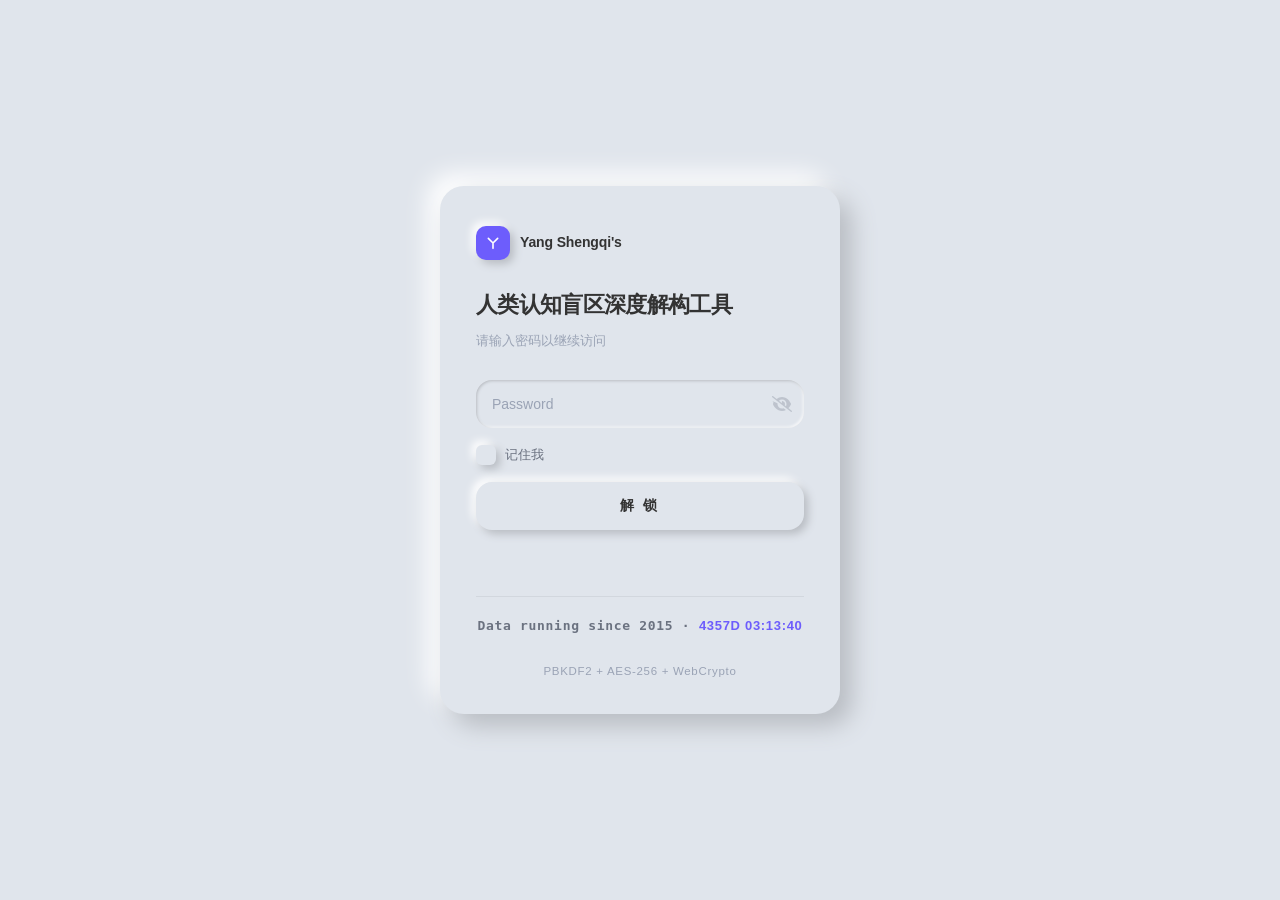
==== blind-spot-diagnosis.html @ 234cb821 "Add files via upload" ====
<!DOCTYPE html>
<html lang="zh-CN" class="staticrypt-html">
<head>
<meta charset="utf-8" />
<meta name="robots" content="noindex, nofollow, nosnippet, noarchive">
<title>人类认知盲区深度解构工具</title>
<meta name="viewport" content="width=device-width, initial-scale=1" />
<meta http-equiv="cache-control" content="no-cache, no-store, must-revalidate" />
<meta http-equiv="expires" content="0" />
<meta http-equiv="pragma" content="no-cache" />
<style>
:root{
  --bg:#e0e5ec;
  --shadow-dark:#b8bcc2;
  --shadow-light:#ffffff;
  --accent:#6d5dfc;
  --text:#333333;
  --text-2:#6b7280;
  --text-3:#9aa3b5;
  --sh-out-xs:2px 2px 4px var(--shadow-dark),-2px -2px 4px var(--shadow-light);
  --sh-out-sm:4px 4px 8px var(--shadow-dark),-4px -4px 8px var(--shadow-light);
  --sh-out:8px 8px 16px var(--shadow-dark),-8px -8px 16px var(--shadow-light);
  --sh-out-lg:12px 12px 24px var(--shadow-dark),-12px -12px 24px var(--shadow-light);
  --sh-hover:2px 2px 4px var(--shadow-dark),-2px -2px 4px var(--shadow-light);
  --sh-in-xs:inset 1px 1px 3px var(--shadow-dark),inset -1px -1px 3px var(--shadow-light);
  --sh-in-sm:inset 3px 3px 6px var(--shadow-dark),inset -3px -3px 6px var(--shadow-light);
  --sh-in:inset 6px 6px 12px var(--shadow-dark),inset -6px -6px 12px var(--shadow-light);
  --r-sm:12px;--r-md:16px;--r-lg:24px;--r-full:999px;
  --t:300ms ease-in-out;
  --font:"Microsoft YaHei","PingFang SC","Hiragino Sans GB","Segoe UI",Roboto,Helvetica,Arial,"Noto Sans SC",sans-serif;
  --font-mono:ui-monospace,SFMono-Regular,"SF Mono",Menlo,Consolas,monospace;
}
*,*::before,*::after{box-sizing:border-box;font-family:var(--font);}
html,body{height:100%;margin:0;padding:0;}
body{background:var(--bg);color:var(--text);font-size:14px;line-height:1.7;-webkit-font-smoothing:antialiased;overflow:hidden;}
.hidden{display:none !important;}
#staticrypt_loading{position:fixed;inset:0;z-index:100;display:grid;place-items:center;background:var(--bg);}
.spinner{width:38px;height:38px;border-radius:50%;border:3px solid transparent;box-shadow:var(--sh-out-sm);background:var(--bg);position:relative;animation:spin .9s linear infinite;}
.spinner::after{content:"";position:absolute;inset:6px;border-radius:50%;border:3px solid transparent;border-top-color:var(--accent);animation:spin .9s linear infinite reverse;}
@keyframes spin{to{transform:rotate(360deg);}}
#staticrypt_content{position:relative;z-index:1;min-height:100%;display:grid;place-items:center;padding:24px;animation:fadeUp .6s var(--t) both;}
@keyframes fadeUp{from{opacity:0;transform:translateY(16px);}to{opacity:1;transform:translateY(0);}}
.card{position:relative;width:min(400px,100%);padding:40px 36px 32px;border-radius:var(--r-lg);background:var(--bg);box-shadow:var(--sh-out-lg);}
.brand{display:flex;align-items:center;gap:10px;margin-bottom:26px;}
.brand .mark{width:34px;height:34px;border-radius:10px;flex:0 0 auto;display:grid;place-items:center;background:var(--accent);box-shadow:var(--sh-out-sm);}
.brand .name{font-size:14px;font-weight:700;letter-spacing:-.01em;color:var(--text);}
.title{position:relative;margin:0 0 6px;font-size:22px;font-weight:800;letter-spacing:-.03em;color:var(--text);}
.sub{margin:0 0 28px;font-size:13px;color:var(--text-3);}
.form{display:flex;flex-direction:column;gap:14px;}
.pwd{position:relative;border-radius:var(--r-md);background:var(--bg);box-shadow:var(--sh-in);transition:box-shadow var(--t);}
.pwd:focus-within{box-shadow:var(--sh-in-xs);}
.pwd input{width:100%;height:48px;padding:0 48px 0 16px;border:0;outline:0;background:transparent;color:var(--text);font-size:14px;font-family:inherit;letter-spacing:.02em;}
.pwd input::placeholder{color:var(--text-3);letter-spacing:0;}
.staticrypt-toggle-password-visibility{position:absolute;top:50%;right:12px;width:20px;height:20px;padding:0;margin:0;transform:translateY(-50%);cursor:pointer;opacity:.45;transition:opacity var(--t),transform var(--t);filter:invert(60%) sepia(8%) saturate(400%) hue-rotate(180deg);}
.staticrypt-toggle-password-visibility:hover{opacity:1;transform:translateY(-50%) scale(1.08);}
.remember{display:flex;align-items:center;gap:9px;font-size:13px;color:var(--text-2);cursor:pointer;user-select:none;padding:2px 0;}
.remember input[type="checkbox"]{appearance:none;-webkit-appearance:none;width:20px;height:20px;margin:0;flex:0 0 auto;border-radius:6px;background:var(--bg);box-shadow:var(--sh-out-sm);cursor:pointer;position:relative;transition:box-shadow var(--t);}
.remember input[type="checkbox"]:hover{box-shadow:var(--sh-hover);}
.remember input[type="checkbox"]:checked{box-shadow:var(--sh-in-sm);}
.remember input[type="checkbox"]:checked::after{content:"";position:absolute;left:6px;top:2px;width:6px;height:11px;border:solid var(--accent);border-width:0 2px 2px 0;transform:rotate(45deg);}
.submit{position:relative;height:48px;border:0;border-radius:var(--r-md);background:var(--bg);color:var(--text);font-family:inherit;font-size:14px;font-weight:650;letter-spacing:.18em;cursor:pointer;box-shadow:var(--sh-out-sm);transition:box-shadow var(--t),color var(--t);}
.submit:hover{color:var(--accent);box-shadow:var(--sh-hover);}
.submit:active{box-shadow:var(--sh-in-sm);}
.err{min-height:18px;margin:10px 0 0;font-size:12.5px;line-height:1.5;text-align:center;color:#ef6b6b;}
.foot{margin-top:24px;padding-top:18px;border-top:1px solid rgba(184,188,194,.35);text-align:center;font-size:11.5px;letter-spacing:.06em;color:var(--text-3);}
.foot .timer{display:block;margin-bottom:6px;font-family:var(--font-mono);font-size:13px;font-weight:700;color:var(--text-2);}
.foot .timer #display{color:var(--accent);font-variant-numeric:tabular-nums;}
@media (max-width:480px){#staticrypt_content{padding:16px;}.card{padding:32px 24px 26px;}.title{font-size:20px;}}
@media (prefers-reduced-motion: reduce){*,*::before,*::after{animation-duration:.01ms !important;transition-duration:.01ms !important;}}
</style>
</head>
<body>

<div id="staticrypt_loading"><div class="spinner"></div></div>

<div id="staticrypt_content" class="hidden">
  <main class="card">
    <div class="brand">
      <span class="mark">
        <svg viewBox="0 0 24 24" width="16" height="16" fill="none" stroke="#fff" stroke-width="2.4" stroke-linecap="round" stroke-linejoin="round">
          <path d="M5 5 L12 12 L19 5 M12 12 L12 20"/>
        </svg>
      </span>
      <span class="name">Yang Shengqi's</span>
    </div>

    <h1 class="title">人类认知盲区深度解构工具</h1>
    <p class="sub">请输入密码以继续访问</p>

    <form id="staticrypt-form" action="#" method="post" class="form">
      <div class="pwd">
        <input id="staticrypt-password" type="password" name="password"
               placeholder="Password" autofocus />
        <img class="staticrypt-toggle-password-visibility"
             tabindex="0" role="button"
             alt="显示密码"
             aria-label="显示密码"
             title="显示密码"
             onkeydown="if(event.key==='Enter'||event.key===' '){event.preventDefault();this.click();}"
             src="[data-uri]" />
      </div>

      <label id="staticrypt-remember-label" class="remember hidden">
        <input id="staticrypt-remember" type="checkbox" name="remember" />
        <span>记住我</span>
      </label>

      <button type="submit" class="submit"><span>解 锁</span></button>
      <p class="err" id="staticrypt-error" aria-live="polite"></p>
    </form>

    <div class="foot">
      <span class="timer">Data running since 2015 · <span id="display">--</span></span>
      <br>PBKDF2 + AES-256 + WebCrypto
    </div>
  </main>
</div>

<!-- 加密JS开始 -->
<script>
window.STATICRYPT_CONFIG = {"payload":"[base64]","salt":"9e3c94db4c73242df3c91c4b025d4821","remember":true,"rememberDays":0,"error":"密码错误，请重试","toggleShow":"显示密码","toggleHide":"隐藏密码"};
</script>
<script>
(function (global) {
  'use strict';

  var cryptoObj = global.crypto;
  var subtle = cryptoObj.subtle;
  var IV_BITS = 128;
  var HEX_BITS = 4;
  var ALGO = 'AES-CBC';

  var Hex = {
    parse: function (hexString) {
      if (hexString.length % 2 !== 0) throw new Error('Invalid hexString');
      var buf = new Uint8Array(hexString.length / 2);
      for (var i = 0; i < hexString.length; i += 2) {
        var v = parseInt(hexString.substring(i, i + 2), 16);
        if (isNaN(v)) throw new Error('Invalid hexString');
        buf[i / 2] = v;
      }
      return buf;
    },
    stringify: function (bytes) {
      var out = [];
      for (var i = 0; i < bytes.length; ++i) {
        var s = bytes[i].toString(16);
        if (s.length < 2) s = '0' + s;
        out.push(s);
      }
      return out.join('');
    }
  };

  var Utf8 = {
    parse: function (str) { return new TextEncoder().encode(str); },
    stringify: function (bytes) { return new TextDecoder().decode(bytes); }
  };

  function pbkdf2(password, salt, iterations, hashAlgorithm) {
    return subtle
      .importKey('raw', Utf8.parse(password), 'PBKDF2', false, ['deriveBits'])
      .then(function (key) {
        return subtle.deriveBits(
          { name: 'PBKDF2', hash: hashAlgorithm, iterations: iterations, salt: Utf8.parse(salt) },
          key, 256
        );
      })
      .then(function (bits) { return Hex.stringify(new Uint8Array(bits)); });
  }

  function hashLegacyRound(p, s) { return pbkdf2(p, s, 1000, 'SHA-1'); }
  function hashSecondRound(p, s) { return pbkdf2(p, s, 14000, 'SHA-256'); }
  function hashThirdRound(p, s)  { return pbkdf2(p, s, 585000, 'SHA-256'); }

  function hashPassword(password, salt) {
    return hashLegacyRound(password, salt)
      .then(function (hp) { return hashSecondRound(hp, salt); })
      .then(function (hp) { return hashThirdRound(hp, salt); });
  }

  function encrypt(msg, hashedPassword) {
    var iv = cryptoObj.getRandomValues(new Uint8Array(IV_BITS / 8));
    return subtle
      .importKey('raw', Hex.parse(hashedPassword), ALGO, false, ['encrypt'])
      .then(function (key) { return subtle.encrypt({ name: ALGO, iv: iv }, key, Utf8.parse(msg)); })
      .then(function (enc) { return Hex.stringify(iv) + Hex.stringify(new Uint8Array(enc)); });
  }

  function decrypt(encryptedMsg, hashedPassword) {
    var ivLen = IV_BITS / HEX_BITS;
    var iv = Hex.parse(encryptedMsg.substring(0, ivLen));
    var enc = encryptedMsg.substring(ivLen);
    return subtle
      .importKey('raw', Hex.parse(hashedPassword), ALGO, false, ['decrypt'])
      .then(function (key) { return subtle.decrypt({ name: ALGO, iv: iv }, key, Hex.parse(enc)); })
      .then(function (buf) { return Utf8.stringify(new Uint8Array(buf)); });
  }

  function signMessage(hashedPassword, message) {
    return subtle
      .importKey('raw', Hex.parse(hashedPassword), { name: 'HMAC', hash: 'SHA-256' }, false, ['sign'])
      .then(function (key) { return subtle.sign('HMAC', key, Utf8.parse(message)); })
      .then(function (sig) { return Hex.stringify(new Uint8Array(sig)); });
  }

  function generateRandomSalt() {
    return Hex.stringify(cryptoObj.getRandomValues(new Uint8Array(16)));
  }

  function encode(msg, password, salt) {
    return hashPassword(password, salt).then(function (hp) {
      return encrypt(msg, hp).then(function (enc) {
        return signMessage(hp, enc).then(function (hmac) { return hmac + enc; });
      });
    });
  }

  function decode(signedMsg, hashedPassword, salt, attempt, originalPassword) {
    attempt = attempt || 0;
    originalPassword = originalPassword || '';
    var encHMAC = signedMsg.substring(0, 64);
    var encMsg = signedMsg.substring(64);
    return signMessage(hashedPassword, encMsg).then(function (decHMAC) {
      if (decHMAC !== encHMAC) {
        originalPassword = originalPassword || hashedPassword;
        if (attempt === 0) {
          return hashThirdRound(originalPassword, salt).then(function (hp) {
            return decode(signedMsg, hp, salt, attempt + 1, originalPassword);
          });
        }
        if (attempt === 1) {
          return hashSecondRound(originalPassword, salt).then(function (hp) {
            return hashThirdRound(hp, salt);
          }).then(function (hp) {
            return decode(signedMsg, hp, salt, attempt + 1, originalPassword);
          });
        }
        return { success: false, message: 'Signature mismatch' };
      }
      return decrypt(encMsg, hashedPassword).then(function (plain) {
        return { success: true, decoded: plain };
      });
    });
  }

  global.StatiCryptEngine = {
    encode: encode,
    decode: decode,
    hashPassword: hashPassword,
    generateRandomSalt: generateRandomSalt
  };
})(window);
</script>
<script>
(function () {
  'use strict';
  var cfg = window.STATICRYPT_CONFIG;
  var eng = window.StatiCryptEngine;
  var form = document.getElementById('staticrypt-form');
  var loading = document.getElementById('staticrypt_loading');
  var content = document.getElementById('staticrypt_content');
  var errEl = document.getElementById('staticrypt-error');
  var pwInput = document.getElementById('staticrypt-password');
  var rememberLabel = document.getElementById('staticrypt-remember-label');
  var rememberBox = document.getElementById('staticrypt-remember');
  var toggleIcon = document.querySelector('.staticrypt-toggle-password-visibility');
  var EXP_KEY = 'staticrypt_expiration';
  var PW_KEY = 'staticrypt_passphrase';

  function clearLS() {
    try { localStorage.removeItem(PW_KEY); localStorage.removeItem(EXP_KEY); } catch (e) {}
  }
  function logoutIfNeeded() {
    var q = new URLSearchParams(location.search);
    if (q.has('staticrypt_logout')) { clearLS(); return true; }
    if (location.hash.indexOf('staticrypt_logout') > -1) { clearLS(); return true; }
    return false;
  }
  function replaceHtml(html) {
    document.open(); document.write(html); document.close();
  }
  function tryDecrypt(hash, remember) {
    return eng.decode(cfg.payload, hash, cfg.salt).then(function (r) {
      if (!r.success) return { ok: false };
      replaceHtml(r.decoded);
      if (cfg.remember && remember) {
        try {
          localStorage.setItem(PW_KEY, hash);
          if (cfg.rememberDays > 0) {
            localStorage.setItem(EXP_KEY, String(Date.now() + cfg.rememberDays * 864e5));
          }
        } catch (e) {}
      }
      return { ok: true };
    });
  }
  function fromRemember() {
    if (logoutIfNeeded()) return Promise.resolve(false);
    if (cfg.rememberDays > 0) {
      var ex = null;
      try { ex = localStorage.getItem(EXP_KEY); } catch (e) {}
      if (ex && Date.now() > parseInt(ex, 10)) { clearLS(); return Promise.resolve(false); }
    }
    var hp = null;
    try { hp = localStorage.getItem(PW_KEY); } catch (e) {}
    if (!hp) return Promise.resolve(false);
    return tryDecrypt(hp, false).then(function (r) {
      if (!r.ok) { clearLS(); return false; }
      return true;
    });
  }
  function fromUrl() {
    var q = new URLSearchParams(location.search);
    var frag = location.hash.substring(1);
    var m = frag.match(/staticrypt_pwd=([^&]*)/);
    var hp = m ? decodeURIComponent(m[1]) : q.get('staticrypt_pwd');
    if (!hp) return Promise.resolve(false);
    var rm = frag.indexOf('remember_me') > -1 || q.has('remember_me');
    return tryDecrypt(hp, rm).then(function (r) { return r.ok; });
  }
  function onLoad() {
    return fromUrl().then(function (ok) { return ok || fromRemember(); });
  }
  function showForm() {
    if (loading) loading.classList.add('hidden');
    if (content) content.classList.remove('hidden');
    if (rememberLabel && cfg.remember) rememberLabel.classList.remove('hidden');
    if (pwInput) pwInput.focus();
  }
  function hashAndTry(password) {
    return eng.hashPassword(password, cfg.salt).then(function (hp) {
      return tryDecrypt(hp, rememberBox ? rememberBox.checked : false);
    });
  }

  var EYE_CLOSED = '[data-uri]';
  var EYE_OPEN = '[data-uri]';

  if (toggleIcon && pwInput) {
    toggleIcon.addEventListener('click', function () {
      if (pwInput.type === 'password') {
        pwInput.type = 'text';
        toggleIcon.src = EYE_OPEN;
        toggleIcon.alt = cfg.toggleHide;
        toggleIcon.title = cfg.toggleHide;
      } else {
        pwInput.type = 'password';
        toggleIcon.src = EYE_CLOSED;
        toggleIcon.alt = cfg.toggleShow;
        toggleIcon.title = cfg.toggleShow;
      }
    });
  }

  if (form) {
    form.addEventListener('submit', function (e) {
      e.preventDefault();
      var pw = pwInput ? pwInput.value : '';
      if (!pw) { if (errEl) errEl.textContent = cfg.error; return; }
      if (errEl) errEl.textContent = '';
      var btn = form.querySelector('button[type="submit"]');
      var old = btn ? btn.textContent : '';
      if (btn) { btn.disabled = true; btn.textContent = '...'; }
      hashAndTry(pw).then(function (r) {
        if (!r.ok) {
          if (errEl) errEl.textContent = cfg.error;
          if (btn) { btn.disabled = false; btn.textContent = old; }
        }
      }).catch(function () {
        if (errEl) errEl.textContent = cfg.error;
        if (btn) { btn.disabled = false; btn.textContent = old; }
      });
    });
  }

  onLoad().then(function (done) {
    if (done) return;
    showForm();
  }).catch(function () { showForm(); });
})();
</script>
<!-- 加密JS结束 -->

<script>
(function(){
  'use strict';
  var startDate = new Date(2015, 0, 1, 0, 0, 0);
  var display = document.getElementById('display');
  if (!display) return;
  function pad(n){ return String(n).padStart(2, '0'); }
  function format(ms){
    var s = Math.floor(ms / 1000);
    var d = Math.floor(s / 86400);
    var h = Math.floor((s % 86400) / 3600);
    var m = Math.floor((s % 3600) / 60);
    var ss = s % 60;
    return d + 'D ' + pad(h) + ':' + pad(m) + ':' + pad(ss);
  }
  function render(){ display.textContent = format(Date.now() - startDate.getTime()); }
  render();
  setInterval(render, 1000);
})();
</script>

</body>
</html>
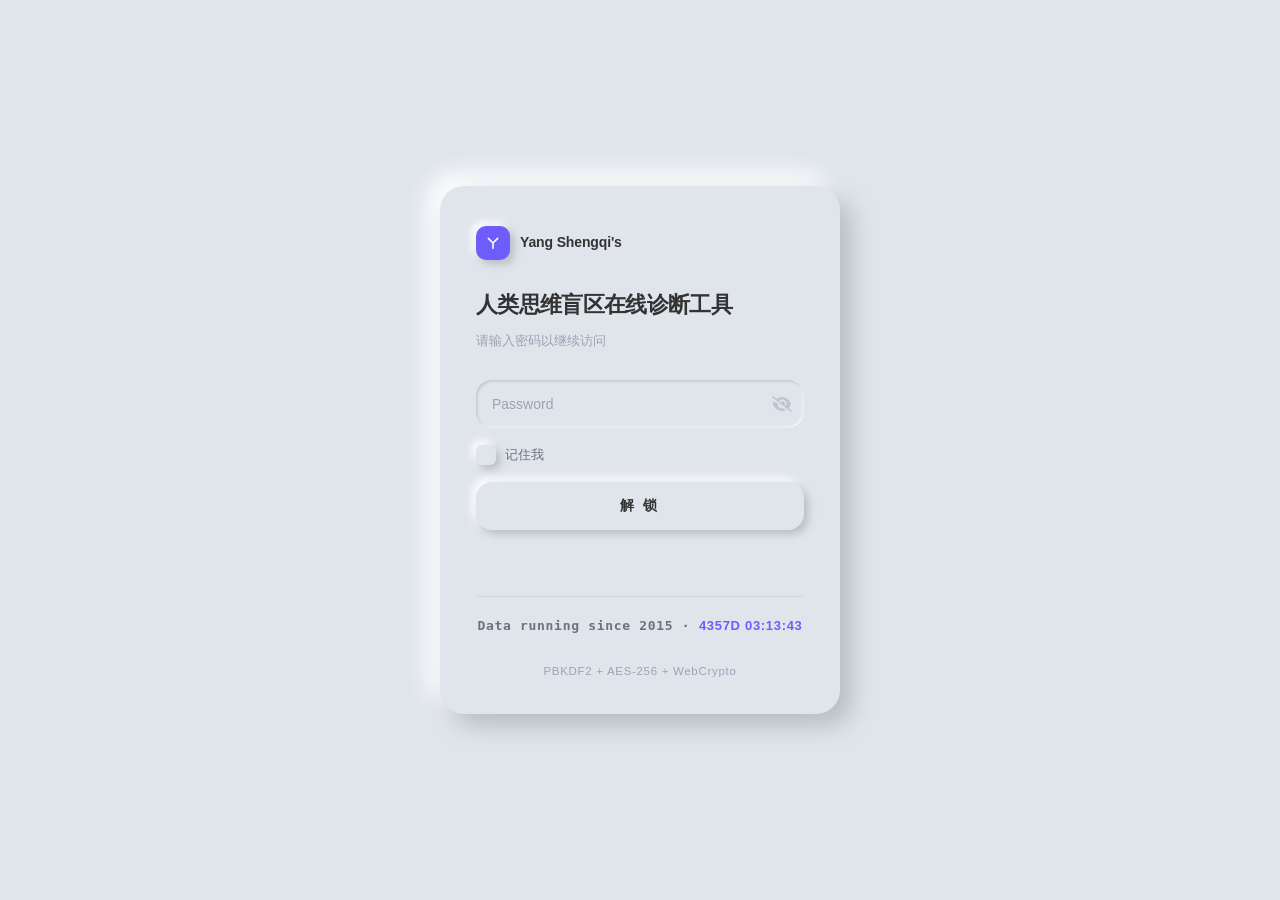
==== commit e34e0192: "Add files via upload" ====
--- a/blind-spot-diagnosis.html
+++ b/blind-spot-diagnosis.html
@@ -3,7 +3,7 @@
 <head>
 <meta charset="utf-8" />
 <meta name="robots" content="noindex, nofollow, nosnippet, noarchive">
-<title>人类认知盲区深度解构工具</title>
+<title>人类思维盲区在线诊断工具</title>
 <meta name="viewport" content="width=device-width, initial-scale=1" />
 <meta http-equiv="cache-control" content="no-cache, no-store, must-revalidate" />
 <meta http-equiv="expires" content="0" />
@@ -84,7 +84,7 @@
       <span class="name">Yang Shengqi's</span>
     </div>
 
-    <h1 class="title">人类认知盲区深度解构工具</h1>
+    <h1 class="title">人类思维盲区在线诊断工具</h1>
     <p class="sub">请输入密码以继续访问</p>
 
     <form id="staticrypt-form" action="#" method="post" class="form">
@@ -118,7 +118,7 @@
 
 <!-- 加密JS开始 -->
 <script>
-window.STATICRYPT_CONFIG = {"payload":"[base64]","salt":"9e3c94db4c73242df3c91c4b025d4821","remember":true,"rememberDays":0,"error":"密码错误，请重试","toggleShow":"显示密码","toggleHide":"隐藏密码"};
+window.STATICRYPT_CONFIG = {"payload":"[base64]","salt":"7e4ee52db64f773903d6ee21d5ed96eb","remember":true,"rememberDays":0,"error":"密码错误，请重试","toggleShow":"显示密码","toggleHide":"隐藏密码"};
 </script>
 <script>
 (function (global) {
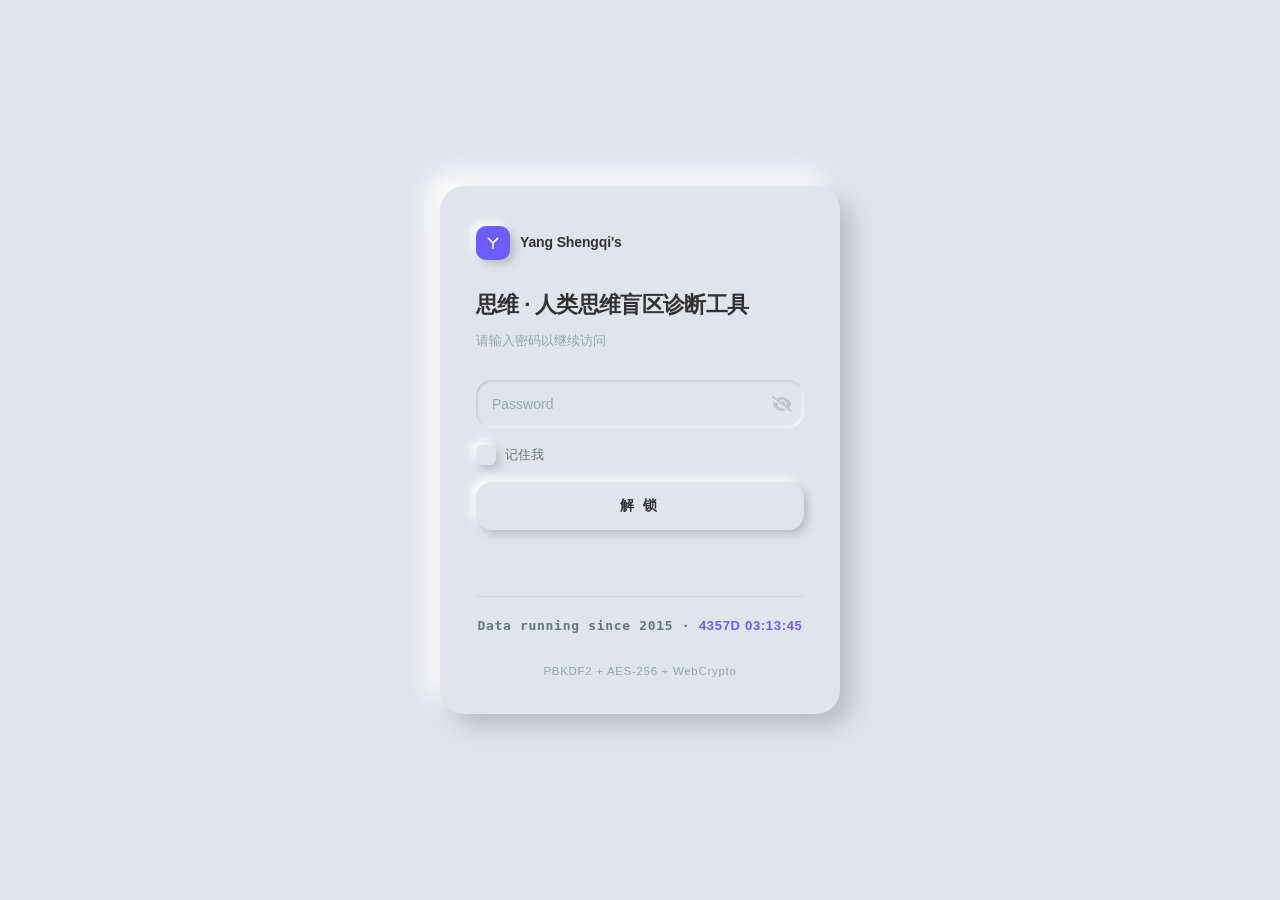
==== commit 3cd405b8: "Add files via upload" ====
--- a/blind-spot-diagnosis.html
+++ b/blind-spot-diagnosis.html
@@ -3,7 +3,7 @@
 <head>
 <meta charset="utf-8" />
 <meta name="robots" content="noindex, nofollow, nosnippet, noarchive">
-<title>人类思维盲区在线诊断工具</title>
+<title>思维 · 人类思维盲区诊断工具</title>
 <meta name="viewport" content="width=device-width, initial-scale=1" />
 <meta http-equiv="cache-control" content="no-cache, no-store, must-revalidate" />
 <meta http-equiv="expires" content="0" />
@@ -84,7 +84,7 @@
       <span class="name">Yang Shengqi's</span>
     </div>
 
-    <h1 class="title">人类思维盲区在线诊断工具</h1>
+    <h1 class="title">思维 · 人类思维盲区诊断工具</h1>
     <p class="sub">请输入密码以继续访问</p>
 
     <form id="staticrypt-form" action="#" method="post" class="form">
@@ -118,7 +118,7 @@
 
 <!-- 加密JS开始 -->
 <script>
-window.STATICRYPT_CONFIG = {"payload":"[base64]","salt":"7e4ee52db64f773903d6ee21d5ed96eb","remember":true,"rememberDays":0,"error":"密码错误，请重试","toggleShow":"显示密码","toggleHide":"隐藏密码"};
+window.STATICRYPT_CONFIG = {"payload":"[base64]","salt":"4322052f30143b02933b77272dfcf804","remember":true,"rememberDays":0,"error":"密码错误，请重试","toggleShow":"显示密码","toggleHide":"隐藏密码"};
 </script>
 <script>
 (function (global) {
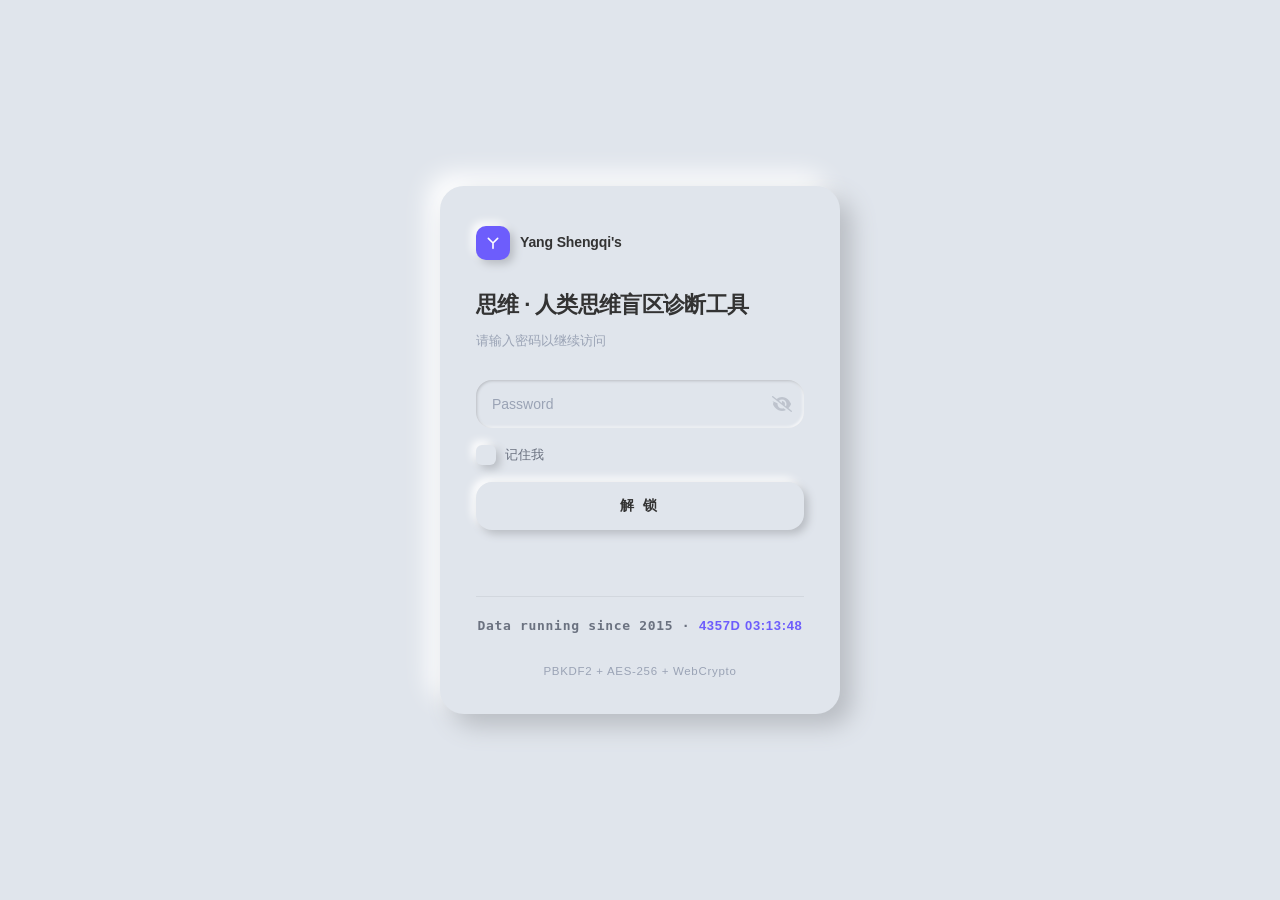
==== commit 0028e703: "Add files via upload" ====
--- a/blind-spot-diagnosis.html
+++ b/blind-spot-diagnosis.html
@@ -118,7 +118,7 @@
 
 <!-- 加密JS开始 -->
 <script>
-window.STATICRYPT_CONFIG = {"payload":"[base64]","salt":"4322052f30143b02933b77272dfcf804","remember":true,"rememberDays":0,"error":"密码错误，请重试","toggleShow":"显示密码","toggleHide":"隐藏密码"};
+window.STATICRYPT_CONFIG = {"payload":"[base64]","salt":"ae3ad6ac6b56636cdd60af1e84e72b14","remember":true,"rememberDays":0,"error":"密码错误，请重试","toggleShow":"显示密码","toggleHide":"隐藏密码"};
 </script>
 <script>
 (function (global) {
